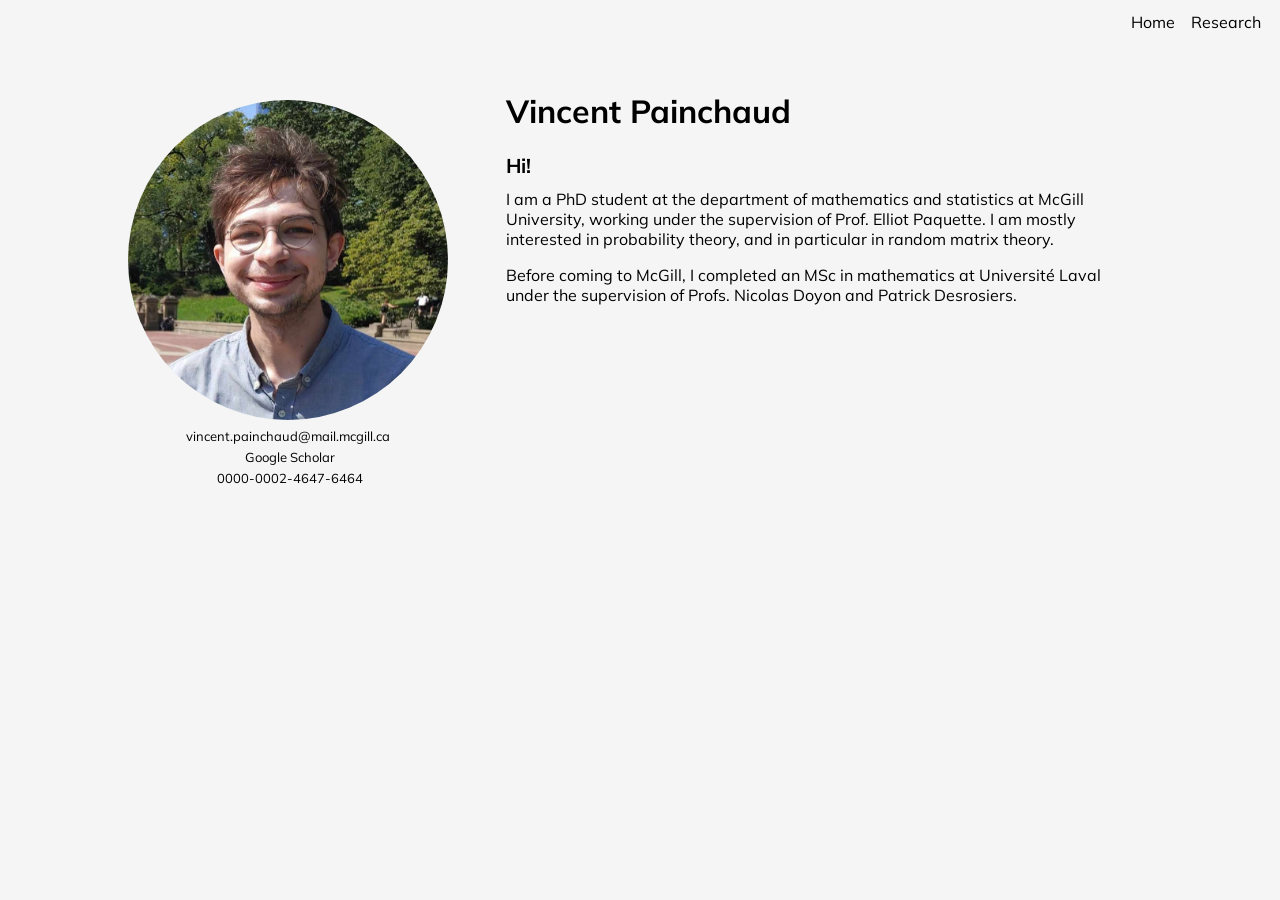
==== index.html @ f8df8f05 "Add files via upload" ====
<!doctype html>
<html lang='en-CA'>
    <head>
        <meta charset='utf-8' />
        <link rel="preconnect" href="https://fonts.googleapis.com">
        <link rel="preconnect" href="https://fonts.gstatic.com" crossorigin>
        <link href="https://fonts.googleapis.com/css2?family=Mulish:ital,wght@0,200..1000;1,200..1000&display=swap" rel="stylesheet">
        <link rel='stylesheet' href='assets/css/fontawesome.css' />
        <link rel='stylesheet' href='assets/css/brands.css' />
        <link rel='stylesheet' href='styles.css' />
        <title>Vincent Painchaud</title>
    </head>
    <body>
        <nav>
            <ul>
                <li><a href='index.html'>Home</a></li>
                <li><a href='research.html'>Research</a></li>
            </ul>
        </nav>
        <sidebar>
            <img
                class='picture'
                src='images/photo.jpg'
                width='100%'
                height='100%'
            />
            <p>vincent.painchaud@mail.mcgill.ca</p>
            <p><a href='https://scholar.google.com/citations?user=hA5s1rwAAAAJ'><i class="fa-brands fa-google-scholar"></i> Google Scholar</a></p>
            <p><a href='https://orcid.org/0000-0002-4647-6464'><i class='fa-brands fa-orcid'></i> 0000-0002-4647-6464</a></p>
        </sidebar>
        <main>
            <h1>Vincent Painchaud</h1>
            <h2>Hi!</h2>
                <p>
                    I am a PhD student at the department of mathematics and statistics at McGill University, working under the supervision of Prof. Elliot Paquette. I am mostly interested in probability theory, and in particular in random matrix theory.
                </p><p>
                    Before coming to McGill, I completed an MSc in mathematics at Université Laval under the supervision of Profs. Nicolas Doyon and Patrick Desrosiers.
                </p>
        </main>
    </body>
</html>
---- assets/css/brands.css ----
/*!
 * Font Awesome Free 6.7.2 by @fontawesome - https://fontawesome.com
 * License - https://fontawesome.com/license/free (Icons: CC BY 4.0, Fonts: SIL OFL 1.1, Code: MIT License)
 * Copyright 2024 Fonticons, Inc.
 */
:root, :host {
  --fa-style-family-brands: 'Font Awesome 6 Brands';
  --fa-font-brands: normal 400 1em/1 'Font Awesome 6 Brands'; }

@font-face {
  font-family: 'Font Awesome 6 Brands';
  font-style: normal;
  font-weight: 400;
  font-display: block;
  src: url("../webfonts/fa-brands-400.woff2") format("woff2"), url("../webfonts/fa-brands-400.ttf") format("truetype"); }

.fab,
.fa-brands {
  font-weight: 400; }

.fa-monero {
  --fa: "\f3d0"; }

.fa-hooli {
  --fa: "\f427"; }

.fa-yelp {
  --fa: "\f1e9"; }

.fa-cc-visa {
  --fa: "\f1f0"; }

.fa-lastfm {
  --fa: "\f202"; }

.fa-shopware {
  --fa: "\f5b5"; }

.fa-creative-commons-nc {
  --fa: "\f4e8"; }

.fa-aws {
  --fa: "\f375"; }

.fa-redhat {
  --fa: "\f7bc"; }

.fa-yoast {
  --fa: "\f2b1"; }

.fa-cloudflare {
  --fa: "\e07d"; }

.fa-ups {
  --fa: "\f7e0"; }

.fa-pixiv {
  --fa: "\e640"; }

.fa-wpexplorer {
  --fa: "\f2de"; }

.fa-dyalog {
  --fa: "\f399"; }

.fa-bity {
  --fa: "\f37a"; }

.fa-stackpath {
  --fa: "\f842"; }

.fa-buysellads {
  --fa: "\f20d"; }

.fa-first-order {
  --fa: "\f2b0"; }

.fa-modx {
  --fa: "\f285"; }

.fa-guilded {
  --fa: "\e07e"; }

.fa-vnv {
  --fa: "\f40b"; }

.fa-square-js {
  --fa: "\f3b9"; }

.fa-js-square {
  --fa: "\f3b9"; }

.fa-microsoft {
  --fa: "\f3ca"; }

.fa-qq {
  --fa: "\f1d6"; }

.fa-orcid {
  --fa: "\f8d2"; }

.fa-java {
  --fa: "\f4e4"; }

.fa-invision {
  --fa: "\f7b0"; }

.fa-creative-commons-pd-alt {
  --fa: "\f4ed"; }

.fa-centercode {
  --fa: "\f380"; }

.fa-glide-g {
  --fa: "\f2a6"; }

.fa-drupal {
  --fa: "\f1a9"; }

.fa-jxl {
  --fa: "\e67b"; }

.fa-dart-lang {
  --fa: "\e693"; }

.fa-hire-a-helper {
  --fa: "\f3b0"; }

.fa-creative-commons-by {
  --fa: "\f4e7"; }

.fa-unity {
  --fa: "\e049"; }

.fa-whmcs {
  --fa: "\f40d"; }

.fa-rocketchat {
  --fa: "\f3e8"; }

.fa-vk {
  --fa: "\f189"; }

.fa-untappd {
  --fa: "\f405"; }

.fa-mailchimp {
  --fa: "\f59e"; }

.fa-css3-alt {
  --fa: "\f38b"; }

.fa-square-reddit {
  --fa: "\f1a2"; }

.fa-reddit-square {
  --fa: "\f1a2"; }

.fa-vimeo-v {
  --fa: "\f27d"; }

.fa-contao {
  --fa: "\f26d"; }

.fa-square-font-awesome {
  --fa: "\e5ad"; }

.fa-deskpro {
  --fa: "\f38f"; }

.fa-brave {
  --fa: "\e63c"; }

.fa-sistrix {
  --fa: "\f3ee"; }

.fa-square-instagram {
  --fa: "\e055"; }

.fa-instagram-square {
  --fa: "\e055"; }

.fa-battle-net {
  --fa: "\f835"; }

.fa-the-red-yeti {
  --fa: "\f69d"; }

.fa-square-hacker-news {
  --fa: "\f3af"; }

.fa-hacker-news-square {
  --fa: "\f3af"; }

.fa-edge {
  --fa: "\f282"; }

.fa-threads {
  --fa: "\e618"; }

.fa-napster {
  --fa: "\f3d2"; }

.fa-square-snapchat {
  --fa: "\f2ad"; }

.fa-snapchat-square {
  --fa: "\f2ad"; }

.fa-google-plus-g {
  --fa: "\f0d5"; }

.fa-artstation {
  --fa: "\f77a"; }

.fa-markdown {
  --fa: "\f60f"; }

.fa-sourcetree {
  --fa: "\f7d3"; }

.fa-google-plus {
  --fa: "\f2b3"; }

.fa-diaspora {
  --fa: "\f791"; }

.fa-foursquare {
  --fa: "\f180"; }

.fa-stack-overflow {
  --fa: "\f16c"; }

.fa-github-alt {
  --fa: "\f113"; }

.fa-phoenix-squadron {
  --fa: "\f511"; }

.fa-pagelines {
  --fa: "\f18c"; }

.fa-algolia {
  --fa: "\f36c"; }

.fa-red-river {
  --fa: "\f3e3"; }

.fa-creative-commons-sa {
  --fa: "\f4ef"; }

.fa-safari {
  --fa: "\f267"; }

.fa-google {
  --fa: "\f1a0"; }

.fa-square-font-awesome-stroke {
  --fa: "\f35c"; }

.fa-font-awesome-alt {
  --fa: "\f35c"; }

.fa-atlassian {
  --fa: "\f77b"; }

.fa-linkedin-in {
  --fa: "\f0e1"; }

.fa-digital-ocean {
  --fa: "\f391"; }

.fa-nimblr {
  --fa: "\f5a8"; }

.fa-chromecast {
  --fa: "\f838"; }

.fa-evernote {
  --fa: "\f839"; }

.fa-hacker-news {
  --fa: "\f1d4"; }

.fa-creative-commons-sampling {
  --fa: "\f4f0"; }

.fa-adversal {
  --fa: "\f36a"; }

.fa-creative-commons {
  --fa: "\f25e"; }

.fa-watchman-monitoring {
  --fa: "\e087"; }

.fa-fonticons {
  --fa: "\f280"; }

.fa-weixin {
  --fa: "\f1d7"; }

.fa-shirtsinbulk {
  --fa: "\f214"; }

.fa-codepen {
  --fa: "\f1cb"; }

.fa-git-alt {
  --fa: "\f841"; }

.fa-lyft {
  --fa: "\f3c3"; }

.fa-rev {
  --fa: "\f5b2"; }

.fa-windows {
  --fa: "\f17a"; }

.fa-wizards-of-the-coast {
  --fa: "\f730"; }

.fa-square-viadeo {
  --fa: "\f2aa"; }

.fa-viadeo-square {
  --fa: "\f2aa"; }

.fa-meetup {
  --fa: "\f2e0"; }

.fa-centos {
  --fa: "\f789"; }

.fa-adn {
  --fa: "\f170"; }

.fa-cloudsmith {
  --fa: "\f384"; }

.fa-opensuse {
  --fa: "\e62b"; }

.fa-pied-piper-alt {
  --fa: "\f1a8"; }

.fa-square-dribbble {
  --fa: "\f397"; }

.fa-dribbble-square {
  --fa: "\f397"; }

.fa-codiepie {
  --fa: "\f284"; }

.fa-node {
  --fa: "\f419"; }

.fa-mix {
  --fa: "\f3cb"; }

.fa-steam {
  --fa: "\f1b6"; }

.fa-cc-apple-pay {
  --fa: "\f416"; }

.fa-scribd {
  --fa: "\f28a"; }

.fa-debian {
  --fa: "\e60b"; }

.fa-openid {
  --fa: "\f19b"; }

.fa-instalod {
  --fa: "\e081"; }

.fa-files-pinwheel {
  --fa: "\e69f"; }

.fa-expeditedssl {
  --fa: "\f23e"; }

.fa-sellcast {
  --fa: "\f2da"; }

.fa-square-twitter {
  --fa: "\f081"; }

.fa-twitter-square {
  --fa: "\f081"; }

.fa-r-project {
  --fa: "\f4f7"; }

.fa-delicious {
  --fa: "\f1a5"; }

.fa-freebsd {
  --fa: "\f3a4"; }

.fa-vuejs {
  --fa: "\f41f"; }

.fa-accusoft {
  --fa: "\f369"; }

.fa-ioxhost {
  --fa: "\f208"; }

.fa-fonticons-fi {
  --fa: "\f3a2"; }

.fa-app-store {
  --fa: "\f36f"; }

.fa-cc-mastercard {
  --fa: "\f1f1"; }

.fa-itunes-note {
  --fa: "\f3b5"; }

.fa-golang {
  --fa: "\e40f"; }

.fa-kickstarter {
  --fa: "\f3bb"; }

.fa-square-kickstarter {
  --fa: "\f3bb"; }

.fa-grav {
  --fa: "\f2d6"; }

.fa-weibo {
  --fa: "\f18a"; }

.fa-uncharted {
  --fa: "\e084"; }

.fa-firstdraft {
  --fa: "\f3a1"; }

.fa-square-youtube {
  --fa: "\f431"; }

.fa-youtube-square {
  --fa: "\f431"; }

.fa-wikipedia-w {
  --fa: "\f266"; }

.fa-wpressr {
  --fa: "\f3e4"; }

.fa-rendact {
  --fa: "\f3e4"; }

.fa-angellist {
  --fa: "\f209"; }

.fa-galactic-republic {
  --fa: "\f50c"; }

.fa-nfc-directional {
  --fa: "\e530"; }

.fa-skype {
  --fa: "\f17e"; }

.fa-joget {
  --fa: "\f3b7"; }

.fa-fedora {
  --fa: "\f798"; }

.fa-stripe-s {
  --fa: "\f42a"; }

.fa-meta {
  --fa: "\e49b"; }

.fa-laravel {
  --fa: "\f3bd"; }

.fa-hotjar {
  --fa: "\f3b1"; }

.fa-bluetooth-b {
  --fa: "\f294"; }

.fa-square-letterboxd {
  --fa: "\e62e"; }

.fa-sticker-mule {
  --fa: "\f3f7"; }

.fa-creative-commons-zero {
  --fa: "\f4f3"; }

.fa-hips {
  --fa: "\f452"; }

.fa-css {
  --fa: "\e6a2"; }

.fa-behance {
  --fa: "\f1b4"; }

.fa-reddit {
  --fa: "\f1a1"; }

.fa-discord {
  --fa: "\f392"; }

.fa-chrome {
  --fa: "\f268"; }

.fa-app-store-ios {
  --fa: "\f370"; }

.fa-cc-discover {
  --fa: "\f1f2"; }

.fa-wpbeginner {
  --fa: "\f297"; }

.fa-confluence {
  --fa: "\f78d"; }

.fa-shoelace {
  --fa: "\e60c"; }

.fa-mdb {
  --fa: "\f8ca"; }

.fa-dochub {
  --fa: "\f394"; }

.fa-accessible-icon {
  --fa: "\f368"; }

.fa-ebay {
  --fa: "\f4f4"; }

.fa-amazon {
  --fa: "\f270"; }

.fa-unsplash {
  --fa: "\e07c"; }

.fa-yarn {
  --fa: "\f7e3"; }

.fa-square-steam {
  --fa: "\f1b7"; }

.fa-steam-square {
  --fa: "\f1b7"; }

.fa-500px {
  --fa: "\f26e"; }

.fa-square-vimeo {
  --fa: "\f194"; }

.fa-vimeo-square {
  --fa: "\f194"; }

.fa-asymmetrik {
  --fa: "\f372"; }

.fa-font-awesome {
  --fa: "\f2b4"; }

.fa-font-awesome-flag {
  --fa: "\f2b4"; }

.fa-font-awesome-logo-full {
  --fa: "\f2b4"; }

.fa-gratipay {
  --fa: "\f184"; }

.fa-apple {
  --fa: "\f179"; }

.fa-hive {
  --fa: "\e07f"; }

.fa-gitkraken {
  --fa: "\f3a6"; }

.fa-keybase {
  --fa: "\f4f5"; }

.fa-apple-pay {
  --fa: "\f415"; }

.fa-padlet {
  --fa: "\e4a0"; }

.fa-amazon-pay {
  --fa: "\f42c"; }

.fa-square-github {
  --fa: "\f092"; }

.fa-github-square {
  --fa: "\f092"; }

.fa-stumbleupon {
  --fa: "\f1a4"; }

.fa-fedex {
  --fa: "\f797"; }

.fa-phoenix-framework {
  --fa: "\f3dc"; }

.fa-shopify {
  --fa: "\e057"; }

.fa-neos {
  --fa: "\f612"; }

.fa-square-threads {
  --fa: "\e619"; }

.fa-hackerrank {
  --fa: "\f5f7"; }

.fa-researchgate {
  --fa: "\f4f8"; }

.fa-swift {
  --fa: "\f8e1"; }

.fa-angular {
  --fa: "\f420"; }

.fa-speakap {
  --fa: "\f3f3"; }

.fa-angrycreative {
  --fa: "\f36e"; }

.fa-y-combinator {
  --fa: "\f23b"; }

.fa-empire {
  --fa: "\f1d1"; }

.fa-envira {
  --fa: "\f299"; }

.fa-google-scholar {
  --fa: "\e63b"; }

.fa-square-gitlab {
  --fa: "\e5ae"; }

.fa-gitlab-square {
  --fa: "\e5ae"; }

.fa-studiovinari {
  --fa: "\f3f8"; }

.fa-pied-piper {
  --fa: "\f2ae"; }

.fa-wordpress {
  --fa: "\f19a"; }

.fa-product-hunt {
  --fa: "\f288"; }

.fa-firefox {
  --fa: "\f269"; }

.fa-linode {
  --fa: "\f2b8"; }

.fa-goodreads {
  --fa: "\f3a8"; }

.fa-square-odnoklassniki {
  --fa: "\f264"; }

.fa-odnoklassniki-square {
  --fa: "\f264"; }

.fa-jsfiddle {
  --fa: "\f1cc"; }

.fa-sith {
  --fa: "\f512"; }

.fa-themeisle {
  --fa: "\f2b2"; }

.fa-page4 {
  --fa: "\f3d7"; }

.fa-hashnode {
  --fa: "\e499"; }

.fa-react {
  --fa: "\f41b"; }

.fa-cc-paypal {
  --fa: "\f1f4"; }

.fa-squarespace {
  --fa: "\f5be"; }

.fa-cc-stripe {
  --fa: "\f1f5"; }

.fa-creative-commons-share {
  --fa: "\f4f2"; }

.fa-bitcoin {
  --fa: "\f379"; }

.fa-keycdn {
  --fa: "\f3ba"; }

.fa-opera {
  --fa: "\f26a"; }

.fa-itch-io {
  --fa: "\f83a"; }

.fa-umbraco {
  --fa: "\f8e8"; }

.fa-galactic-senate {
  --fa: "\f50d"; }

.fa-ubuntu {
  --fa: "\f7df"; }

.fa-draft2digital {
  --fa: "\f396"; }

.fa-stripe {
  --fa: "\f429"; }

.fa-houzz {
  --fa: "\f27c"; }

.fa-gg {
  --fa: "\f260"; }

.fa-dhl {
  --fa: "\f790"; }

.fa-square-pinterest {
  --fa: "\f0d3"; }

.fa-pinterest-square {
  --fa: "\f0d3"; }

.fa-xing {
  --fa: "\f168"; }

.fa-blackberry {
  --fa: "\f37b"; }

.fa-creative-commons-pd {
  --fa: "\f4ec"; }

.fa-playstation {
  --fa: "\f3df"; }

.fa-quinscape {
  --fa: "\f459"; }

.fa-less {
  --fa: "\f41d"; }

.fa-blogger-b {
  --fa: "\f37d"; }

.fa-opencart {
  --fa: "\f23d"; }

.fa-vine {
  --fa: "\f1ca"; }

.fa-signal-messenger {
  --fa: "\e663"; }

.fa-paypal {
  --fa: "\f1ed"; }

.fa-gitlab {
  --fa: "\f296"; }

.fa-typo3 {
  --fa: "\f42b"; }

.fa-reddit-alien {
  --fa: "\f281"; }

.fa-yahoo {
  --fa: "\f19e"; }

.fa-dailymotion {
  --fa: "\e052"; }

.fa-affiliatetheme {
  --fa: "\f36b"; }

.fa-pied-piper-pp {
  --fa: "\f1a7"; }

.fa-bootstrap {
  --fa: "\f836"; }

.fa-odnoklassniki {
  --fa: "\f263"; }

.fa-nfc-symbol {
  --fa: "\e531"; }

.fa-mintbit {
  --fa: "\e62f"; }

.fa-ethereum {
  --fa: "\f42e"; }

.fa-speaker-deck {
  --fa: "\f83c"; }

.fa-creative-commons-nc-eu {
  --fa: "\f4e9"; }

.fa-patreon {
  --fa: "\f3d9"; }

.fa-avianex {
  --fa: "\f374"; }

.fa-ello {
  --fa: "\f5f1"; }

.fa-gofore {
  --fa: "\f3a7"; }

.fa-bimobject {
  --fa: "\f378"; }

.fa-brave-reverse {
  --fa: "\e63d"; }

.fa-facebook-f {
  --fa: "\f39e"; }

.fa-square-google-plus {
  --fa: "\f0d4"; }

.fa-google-plus-square {
  --fa: "\f0d4"; }

.fa-web-awesome {
  --fa: "\e682"; }

.fa-mandalorian {
  --fa: "\f50f"; }

.fa-first-order-alt {
  --fa: "\f50a"; }

.fa-osi {
  --fa: "\f41a"; }

.fa-google-wallet {
  --fa: "\f1ee"; }

.fa-d-and-d-beyond {
  --fa: "\f6ca"; }

.fa-periscope {
  --fa: "\f3da"; }

.fa-fulcrum {
  --fa: "\f50b"; }

.fa-cloudscale {
  --fa: "\f383"; }

.fa-forumbee {
  --fa: "\f211"; }

.fa-mizuni {
  --fa: "\f3cc"; }

.fa-schlix {
  --fa: "\f3ea"; }

.fa-square-xing {
  --fa: "\f169"; }

.fa-xing-square {
  --fa: "\f169"; }

.fa-bandcamp {
  --fa: "\f2d5"; }

.fa-wpforms {
  --fa: "\f298"; }

.fa-cloudversify {
  --fa: "\f385"; }

.fa-usps {
  --fa: "\f7e1"; }

.fa-megaport {
  --fa: "\f5a3"; }

.fa-magento {
  --fa: "\f3c4"; }

.fa-spotify {
  --fa: "\f1bc"; }

.fa-optin-monster {
  --fa: "\f23c"; }

.fa-fly {
  --fa: "\f417"; }

.fa-square-bluesky {
  --fa: "\e6a3"; }

.fa-aviato {
  --fa: "\f421"; }

.fa-itunes {
  --fa: "\f3b4"; }

.fa-cuttlefish {
  --fa: "\f38c"; }

.fa-blogger {
  --fa: "\f37c"; }

.fa-flickr {
  --fa: "\f16e"; }

.fa-viber {
  --fa: "\f409"; }

.fa-soundcloud {
  --fa: "\f1be"; }

.fa-digg {
  --fa: "\f1a6"; }

.fa-tencent-weibo {
  --fa: "\f1d5"; }

.fa-letterboxd {
  --fa: "\e62d"; }

.fa-symfony {
  --fa: "\f83d"; }

.fa-maxcdn {
  --fa: "\f136"; }

.fa-etsy {
  --fa: "\f2d7"; }

.fa-facebook-messenger {
  --fa: "\f39f"; }

.fa-audible {
  --fa: "\f373"; }

.fa-think-peaks {
  --fa: "\f731"; }

.fa-bilibili {
  --fa: "\e3d9"; }

.fa-erlang {
  --fa: "\f39d"; }

.fa-x-twitter {
  --fa: "\e61b"; }

.fa-cotton-bureau {
  --fa: "\f89e"; }

.fa-dashcube {
  --fa: "\f210"; }

.fa-42-group {
  --fa: "\e080"; }

.fa-innosoft {
  --fa: "\e080"; }

.fa-stack-exchange {
  --fa: "\f18d"; }

.fa-elementor {
  --fa: "\f430"; }

.fa-square-pied-piper {
  --fa: "\e01e"; }

.fa-pied-piper-square {
  --fa: "\e01e"; }

.fa-creative-commons-nd {
  --fa: "\f4eb"; }

.fa-palfed {
  --fa: "\f3d8"; }

.fa-superpowers {
  --fa: "\f2dd"; }

.fa-resolving {
  --fa: "\f3e7"; }

.fa-xbox {
  --fa: "\f412"; }

.fa-square-web-awesome-stroke {
  --fa: "\e684"; }

.fa-searchengin {
  --fa: "\f3eb"; }

.fa-tiktok {
  --fa: "\e07b"; }

.fa-square-facebook {
  --fa: "\f082"; }

.fa-facebook-square {
  --fa: "\f082"; }

.fa-renren {
  --fa: "\f18b"; }

.fa-linux {
  --fa: "\f17c"; }

.fa-glide {
  --fa: "\f2a5"; }

.fa-linkedin {
  --fa: "\f08c"; }

.fa-hubspot {
  --fa: "\f3b2"; }

.fa-deploydog {
  --fa: "\f38e"; }

.fa-twitch {
  --fa: "\f1e8"; }

.fa-flutter {
  --fa: "\e694"; }

.fa-ravelry {
  --fa: "\f2d9"; }

.fa-mixer {
  --fa: "\e056"; }

.fa-square-lastfm {
  --fa: "\f203"; }

.fa-lastfm-square {
  --fa: "\f203"; }

.fa-vimeo {
  --fa: "\f40a"; }

.fa-mendeley {
  --fa: "\f7b3"; }

.fa-uniregistry {
  --fa: "\f404"; }

.fa-figma {
  --fa: "\f799"; }

.fa-creative-commons-remix {
  --fa: "\f4ee"; }

.fa-cc-amazon-pay {
  --fa: "\f42d"; }

.fa-dropbox {
  --fa: "\f16b"; }

.fa-instagram {
  --fa: "\f16d"; }

.fa-cmplid {
  --fa: "\e360"; }

.fa-upwork {
  --fa: "\e641"; }

.fa-facebook {
  --fa: "\f09a"; }

.fa-gripfire {
  --fa: "\f3ac"; }

.fa-jedi-order {
  --fa: "\f50e"; }

.fa-uikit {
  --fa: "\f403"; }

.fa-fort-awesome-alt {
  --fa: "\f3a3"; }

.fa-phabricator {
  --fa: "\f3db"; }

.fa-ussunnah {
  --fa: "\f407"; }

.fa-earlybirds {
  --fa: "\f39a"; }

.fa-trade-federation {
  --fa: "\f513"; }

.fa-autoprefixer {
  --fa: "\f41c"; }

.fa-whatsapp {
  --fa: "\f232"; }

.fa-square-upwork {
  --fa: "\e67c"; }

.fa-slideshare {
  --fa: "\f1e7"; }

.fa-google-play {
  --fa: "\f3ab"; }

.fa-viadeo {
  --fa: "\f2a9"; }

.fa-line {
  --fa: "\f3c0"; }

.fa-google-drive {
  --fa: "\f3aa"; }

.fa-servicestack {
  --fa: "\f3ec"; }

.fa-simplybuilt {
  --fa: "\f215"; }

.fa-bitbucket {
  --fa: "\f171"; }

.fa-imdb {
  --fa: "\f2d8"; }

.fa-deezer {
  --fa: "\e077"; }

.fa-raspberry-pi {
  --fa: "\f7bb"; }

.fa-jira {
  --fa: "\f7b1"; }

.fa-docker {
  --fa: "\f395"; }

.fa-screenpal {
  --fa: "\e570"; }

.fa-bluetooth {
  --fa: "\f293"; }

.fa-gitter {
  --fa: "\f426"; }

.fa-d-and-d {
  --fa: "\f38d"; }

.fa-microblog {
  --fa: "\e01a"; }

.fa-cc-diners-club {
  --fa: "\f24c"; }

.fa-gg-circle {
  --fa: "\f261"; }

.fa-pied-piper-hat {
  --fa: "\f4e5"; }

.fa-kickstarter-k {
  --fa: "\f3bc"; }

.fa-yandex {
  --fa: "\f413"; }

.fa-readme {
  --fa: "\f4d5"; }

.fa-html5 {
  --fa: "\f13b"; }

.fa-sellsy {
  --fa: "\f213"; }

.fa-square-web-awesome {
  --fa: "\e683"; }

.fa-sass {
  --fa: "\f41e"; }

.fa-wirsindhandwerk {
  --fa: "\e2d0"; }

.fa-wsh {
  --fa: "\e2d0"; }

.fa-buromobelexperte {
  --fa: "\f37f"; }

.fa-salesforce {
  --fa: "\f83b"; }

.fa-octopus-deploy {
  --fa: "\e082"; }

.fa-medapps {
  --fa: "\f3c6"; }

.fa-ns8 {
  --fa: "\f3d5"; }

.fa-pinterest-p {
  --fa: "\f231"; }

.fa-apper {
  --fa: "\f371"; }

.fa-fort-awesome {
  --fa: "\f286"; }

.fa-waze {
  --fa: "\f83f"; }

.fa-bluesky {
  --fa: "\e671"; }

.fa-cc-jcb {
  --fa: "\f24b"; }

.fa-snapchat {
  --fa: "\f2ab"; }

.fa-snapchat-ghost {
  --fa: "\f2ab"; }

.fa-fantasy-flight-games {
  --fa: "\f6dc"; }

.fa-rust {
  --fa: "\e07a"; }

.fa-wix {
  --fa: "\f5cf"; }

.fa-square-behance {
  --fa: "\f1b5"; }

.fa-behance-square {
  --fa: "\f1b5"; }

.fa-supple {
  --fa: "\f3f9"; }

.fa-webflow {
  --fa: "\e65c"; }

.fa-rebel {
  --fa: "\f1d0"; }

.fa-css3 {
  --fa: "\f13c"; }

.fa-staylinked {
  --fa: "\f3f5"; }

.fa-kaggle {
  --fa: "\f5fa"; }

.fa-space-awesome {
  --fa: "\e5ac"; }

.fa-deviantart {
  --fa: "\f1bd"; }

.fa-cpanel {
  --fa: "\f388"; }

.fa-goodreads-g {
  --fa: "\f3a9"; }

.fa-square-git {
  --fa: "\f1d2"; }

.fa-git-square {
  --fa: "\f1d2"; }

.fa-square-tumblr {
  --fa: "\f174"; }

.fa-tumblr-square {
  --fa: "\f174"; }

.fa-trello {
  --fa: "\f181"; }

.fa-creative-commons-nc-jp {
  --fa: "\f4ea"; }

.fa-get-pocket {
  --fa: "\f265"; }

.fa-perbyte {
  --fa: "\e083"; }

.fa-grunt {
  --fa: "\f3ad"; }

.fa-weebly {
  --fa: "\f5cc"; }

.fa-connectdevelop {
  --fa: "\f20e"; }

.fa-leanpub {
  --fa: "\f212"; }

.fa-black-tie {
  --fa: "\f27e"; }

.fa-themeco {
  --fa: "\f5c6"; }

.fa-python {
  --fa: "\f3e2"; }

.fa-android {
  --fa: "\f17b"; }

.fa-bots {
  --fa: "\e340"; }

.fa-free-code-camp {
  --fa: "\f2c5"; }

.fa-hornbill {
  --fa: "\f592"; }

.fa-js {
  --fa: "\f3b8"; }

.fa-ideal {
  --fa: "\e013"; }

.fa-git {
  --fa: "\f1d3"; }

.fa-dev {
  --fa: "\f6cc"; }

.fa-sketch {
  --fa: "\f7c6"; }

.fa-yandex-international {
  --fa: "\f414"; }

.fa-cc-amex {
  --fa: "\f1f3"; }

.fa-uber {
  --fa: "\f402"; }

.fa-github {
  --fa: "\f09b"; }

.fa-php {
  --fa: "\f457"; }

.fa-alipay {
  --fa: "\f642"; }

.fa-youtube {
  --fa: "\f167"; }

.fa-skyatlas {
  --fa: "\f216"; }

.fa-firefox-browser {
  --fa: "\e007"; }

.fa-replyd {
  --fa: "\f3e6"; }

.fa-suse {
  --fa: "\f7d6"; }

.fa-jenkins {
  --fa: "\f3b6"; }

.fa-twitter {
  --fa: "\f099"; }

.fa-rockrms {
  --fa: "\f3e9"; }

.fa-pinterest {
  --fa: "\f0d2"; }

.fa-buffer {
  --fa: "\f837"; }

.fa-npm {
  --fa: "\f3d4"; }

.fa-yammer {
  --fa: "\f840"; }

.fa-btc {
  --fa: "\f15a"; }

.fa-dribbble {
  --fa: "\f17d"; }

.fa-stumbleupon-circle {
  --fa: "\f1a3"; }

.fa-internet-explorer {
  --fa: "\f26b"; }

.fa-stubber {
  --fa: "\e5c7"; }

.fa-telegram {
  --fa: "\f2c6"; }

.fa-telegram-plane {
  --fa: "\f2c6"; }

.fa-old-republic {
  --fa: "\f510"; }

.fa-odysee {
  --fa: "\e5c6"; }

.fa-square-whatsapp {
  --fa: "\f40c"; }

.fa-whatsapp-square {
  --fa: "\f40c"; }

.fa-node-js {
  --fa: "\f3d3"; }

.fa-edge-legacy {
  --fa: "\e078"; }

.fa-slack {
  --fa: "\f198"; }

.fa-slack-hash {
  --fa: "\f198"; }

.fa-medrt {
  --fa: "\f3c8"; }

.fa-usb {
  --fa: "\f287"; }

.fa-tumblr {
  --fa: "\f173"; }

.fa-vaadin {
  --fa: "\f408"; }

.fa-quora {
  --fa: "\f2c4"; }

.fa-square-x-twitter {
  --fa: "\e61a"; }

.fa-reacteurope {
  --fa: "\f75d"; }

.fa-medium {
  --fa: "\f23a"; }

.fa-medium-m {
  --fa: "\f23a"; }

.fa-amilia {
  --fa: "\f36d"; }

.fa-mixcloud {
  --fa: "\f289"; }

.fa-flipboard {
  --fa: "\f44d"; }

.fa-viacoin {
  --fa: "\f237"; }

.fa-critical-role {
  --fa: "\f6c9"; }

.fa-sitrox {
  --fa: "\e44a"; }

.fa-discourse {
  --fa: "\f393"; }

.fa-joomla {
  --fa: "\f1aa"; }

.fa-mastodon {
  --fa: "\f4f6"; }

.fa-airbnb {
  --fa: "\f834"; }

.fa-wolf-pack-battalion {
  --fa: "\f514"; }

.fa-buy-n-large {
  --fa: "\f8a6"; }

.fa-gulp {
  --fa: "\f3ae"; }

.fa-creative-commons-sampling-plus {
  --fa: "\f4f1"; }

.fa-strava {
  --fa: "\f428"; }

.fa-ember {
  --fa: "\f423"; }

.fa-canadian-maple-leaf {
  --fa: "\f785"; }

.fa-teamspeak {
  --fa: "\f4f9"; }

.fa-pushed {
  --fa: "\f3e1"; }

.fa-wordpress-simple {
  --fa: "\f411"; }

.fa-nutritionix {
  --fa: "\f3d6"; }

.fa-wodu {
  --fa: "\e088"; }

.fa-google-pay {
  --fa: "\e079"; }

.fa-intercom {
  --fa: "\f7af"; }

.fa-zhihu {
  --fa: "\f63f"; }

.fa-korvue {
  --fa: "\f42f"; }

.fa-pix {
  --fa: "\e43a"; }

.fa-steam-symbol {
  --fa: "\f3f6"; }
---- styles.css ----
html {
    overflow-y: auto;
    scrollbar-gutter: stable;
}

body {
    margin: 0px;
    padding: 0px;
    font-family: 'Mulish', 'Garamond', sans-serif;
    background: #f5f5f5;
}

/* Navigation bar */

nav {
    position: fixed;
    text-align: right;
    margin: 0px;
    padding-top: 12px;
    padding-right: 1%;
    width: 99%;
}

nav ul {
    margin: 0px;
    padding: 0px;
}

nav li {
    display: inline;
    mrgin: 0px;
    padding: 6px;
}

nav a {
    color: black;
    text-decoration: none;
}

/* Side bar */

sidebar {
    position: fixed;
    padding-top: 100px;
    padding-left: 10%;
    width: 25%;
    font-size: small;
    text-align: center;
    overflow-wrap: break-word;
}

sidebar p {
    margin: 5px;
}

sidebar a {
    color: black;
    text-decoration: none;
}

img.picture {
    border-radius: 50%;
}

/* Main */

main {
    padding-top: 70px;
    padding-left: 40%;
    padding-right: 10%;
    padding-bottom: 40px;
    width: 50%;
}

h2 {
    font-size: 20px;
    padding-top: 5px;
    line-height: 15px;
}

main ul.papers {
    padding-left: 20px;
}

main ul.papers > li {
    padding-bottom: 6px;
}

main ul.papers > li > span {
    color: #808080;
}

a.papertitle {
    font-style: normal;
    color: black;
}

em.coauthor {
    font-style: normal;
    color: black;
}

main a {
    color: black;
    text-decoration: none;
}
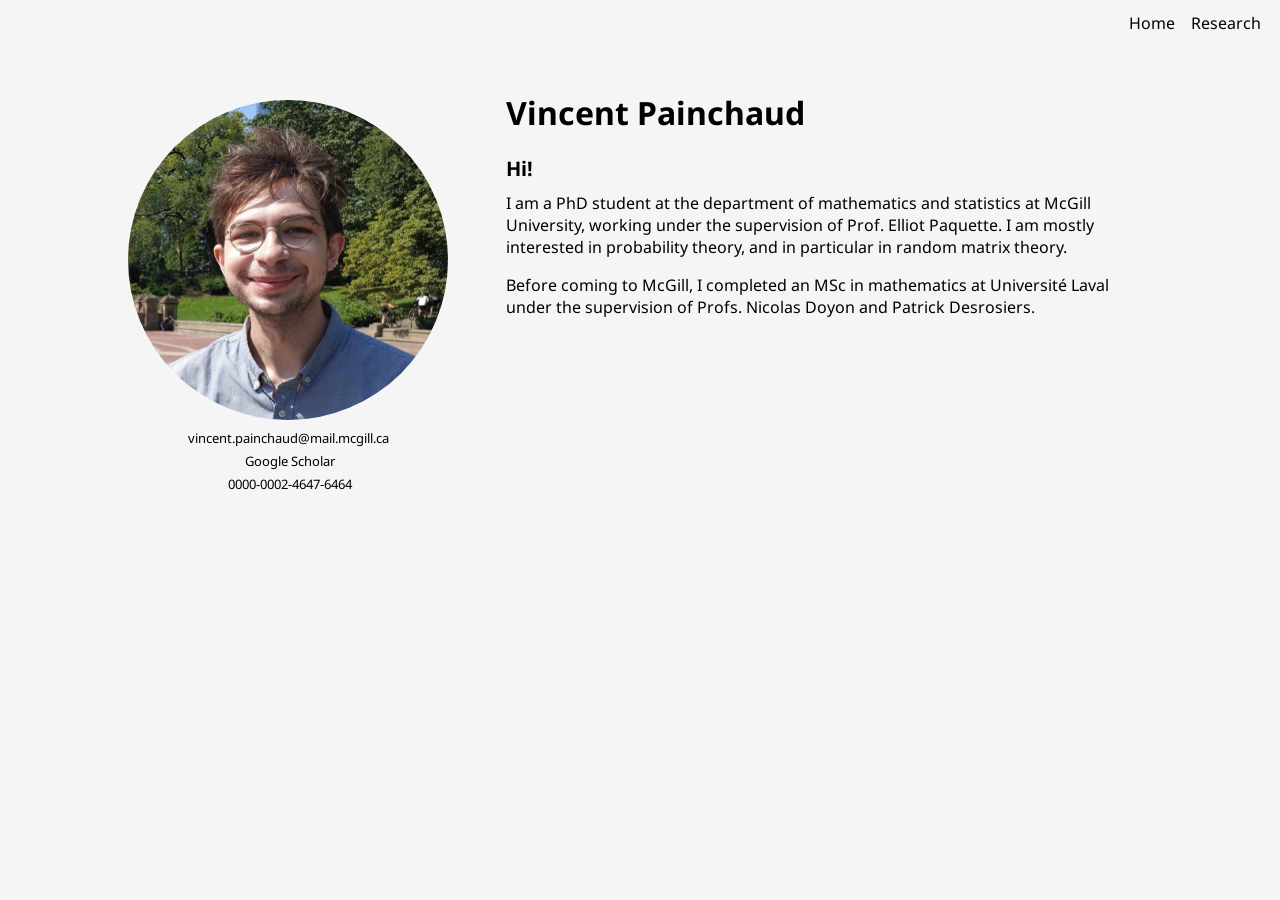
==== commit 26e567c0: "Added new paper" ====
--- a/index.html
+++ b/index.html
@@ -2,9 +2,9 @@
 <html lang='en-CA'>
     <head>
         <meta charset='utf-8' />
-        <link rel="preconnect" href="https://fonts.googleapis.com">
-        <link rel="preconnect" href="https://fonts.gstatic.com" crossorigin>
-        <link href="https://fonts.googleapis.com/css2?family=Mulish:ital,wght@0,200..1000;1,200..1000&display=swap" rel="stylesheet">
+        <link rel='preconnect' href='https://fonts.googleapis.com'>
+        <link rel='preconnect' href='https://fonts.gstatic.com' crossorigin>
+        <link href='https://fonts.googleapis.com/css2?family=Noto+Sans:ital@0;1&display=swap' rel='stylesheet'>
         <link rel='stylesheet' href='assets/css/fontawesome.css' />
         <link rel='stylesheet' href='assets/css/brands.css' />
         <link rel='stylesheet' href='styles.css' />
--- a/styles.css
+++ b/styles.css
@@ -6,7 +6,7 @@
 body {
     margin: 0px;
     padding: 0px;
-    font-family: 'Mulish', 'Garamond', sans-serif;
+    font-family: 'Noto Sans', 'Garamond', sans-serif;
     background: #f5f5f5;
 }
 
@@ -28,7 +28,7 @@
 
 nav li {
     display: inline;
-    mrgin: 0px;
+    margin: 0px;
     padding: 6px;
 }
 
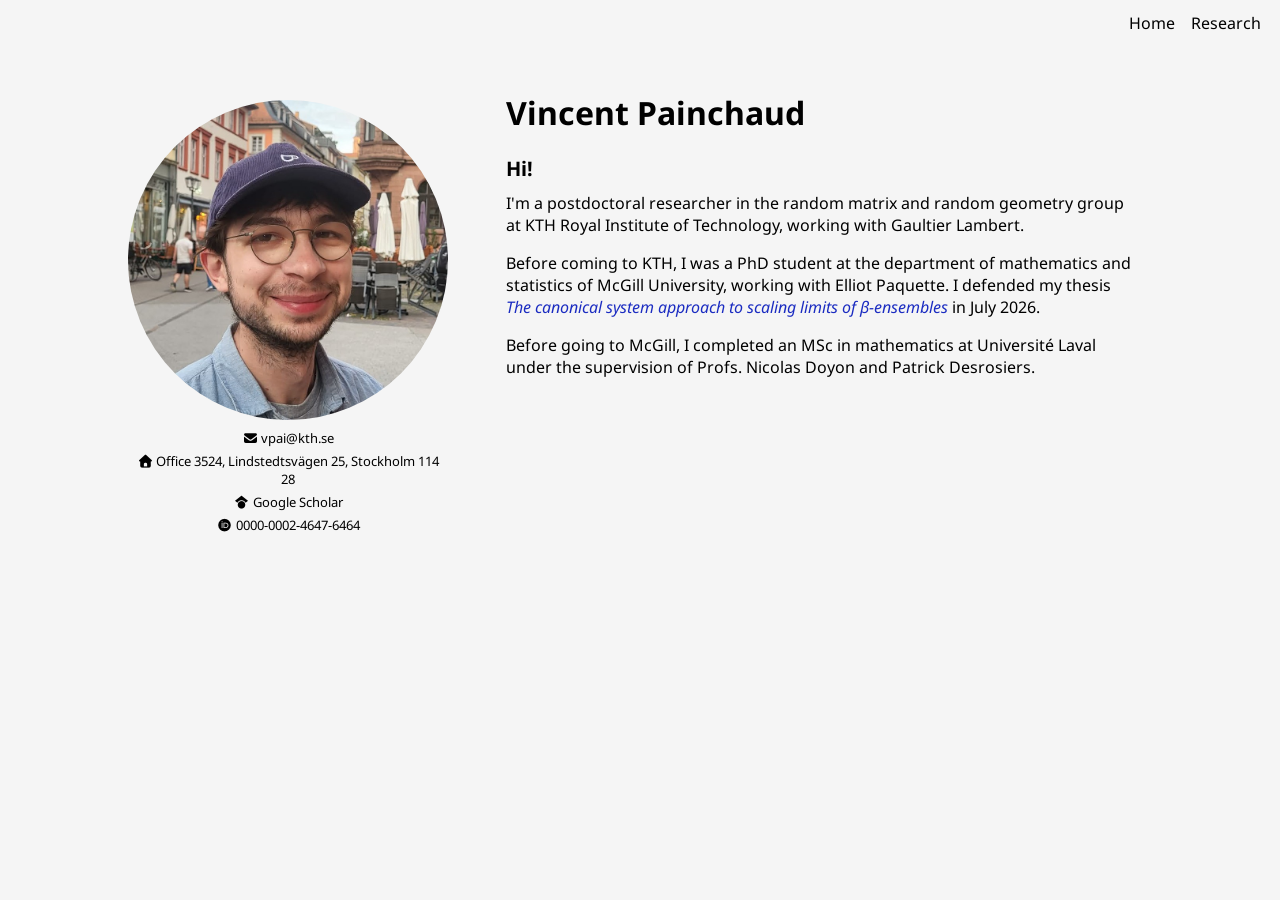
==== commit 3966dc46: "Add files via upload" ====
--- a/index.html
+++ b/index.html
@@ -6,7 +6,7 @@
         <link rel='preconnect' href='https://fonts.gstatic.com' crossorigin>
         <link href='https://fonts.googleapis.com/css2?family=Noto+Sans:ital@0;1&display=swap' rel='stylesheet'>
         <link rel='stylesheet' href='assets/css/fontawesome.css' />
-        <link rel='stylesheet' href='assets/css/brands.css' />
+        <link rel='stylesheet' href='assets/css/all.css' />
         <link rel='stylesheet' href='styles.css' />
         <title>Vincent Painchaud</title>
     </head>
@@ -20,21 +20,24 @@
         <sidebar>
             <img
                 class='picture'
-                src='images/photo.jpg'
+                src='files/photo.jpg'
                 width='100%'
                 height='100%'
             />
-            <p>vincent.painchaud@mail.mcgill.ca</p>
-            <p><a href='https://scholar.google.com/citations?user=hA5s1rwAAAAJ'><i class="fa-brands fa-google-scholar"></i> Google Scholar</a></p>
+            <p><i class='fa-solid fa-envelope'></i> vpai@kth.se</p>
+            <p><i class='fa-solid fa-house'></i> Office 3524, Lindstedtsvägen 25, Stockholm 114 28</p>
+            <p><a href='https://scholar.google.com/citations?user=hA5s1rwAAAAJ'><i class='fa-brands fa-google-scholar'></i> Google Scholar</a></p>
             <p><a href='https://orcid.org/0000-0002-4647-6464'><i class='fa-brands fa-orcid'></i> 0000-0002-4647-6464</a></p>
         </sidebar>
         <main>
             <h1>Vincent Painchaud</h1>
             <h2>Hi!</h2>
                 <p>
-                    I am a PhD student at the department of mathematics and statistics at McGill University, working under the supervision of Prof. Elliot Paquette. I am mostly interested in probability theory, and in particular in random matrix theory.
+                    I'm a postdoctoral researcher in the random matrix and random geometry group at KTH Royal Institute of Technology, working with Gaultier Lambert. 
                 </p><p>
-                    Before coming to McGill, I completed an MSc in mathematics at Université Laval under the supervision of Profs. Nicolas Doyon and Patrick Desrosiers.
+                    Before coming to KTH, I was a PhD student at the department of mathematics and statistics of McGill University, working with Elliot Paquette. I defended my thesis <a class='thesis' href='files/thesis.pdf'>The canonical system approach to scaling limits of &beta;-ensembles</a> in July 2026. 
+                </p><p>
+                    Before going to McGill, I completed an MSc in mathematics at Université Laval under the supervision of Profs. Nicolas Doyon and Patrick Desrosiers.
                 </p>
         </main>
     </body>
--- a/styles.css
+++ b/styles.css
@@ -92,6 +92,7 @@
 
 a.papertitle {
     font-style: normal;
+    text-decoration: none;
     color: black;
 }
 
@@ -100,7 +101,8 @@
     color: black;
 }
 
-main a {
-    color: black;
+a.thesis {
+    font-style: italic;
     text-decoration: none;
+    color: #1b2cc1;
 }
